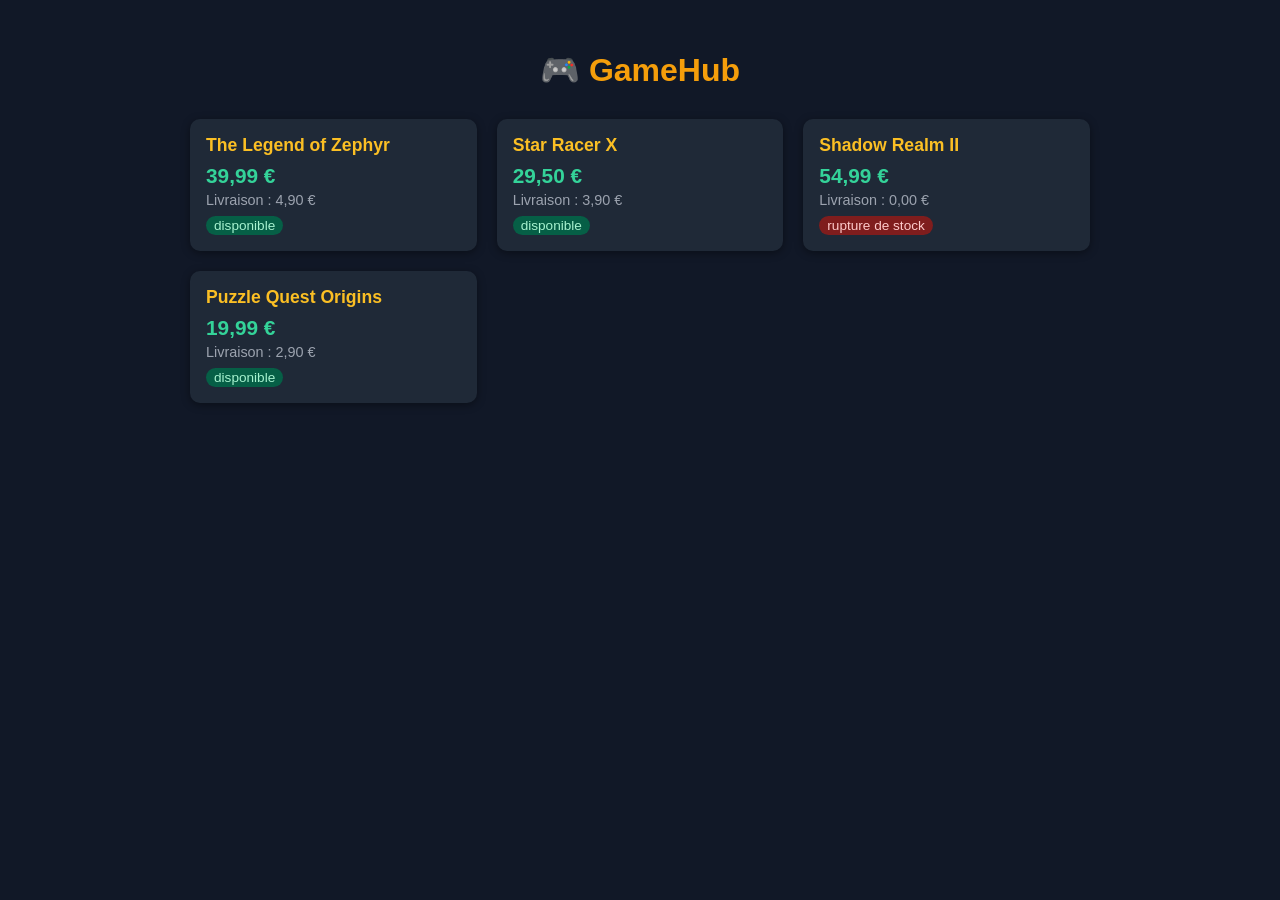
==== boutiques/boutique_gamehub.html @ 91977731 "realisation de comapraison en local" ====
<!DOCTYPE html>
<html lang="fr">
<head>
<meta charset="UTF-8">
<title>GameHub</title>
<style>
  body { font-family: Arial, sans-serif; background: #111827; color: #f3f4f6; margin: 0; padding: 30px; }
  h1 { color: #f59e0b; text-align: center; }
  .grille { display: grid; grid-template-columns: repeat(auto-fit, minmax(220px, 1fr)); gap: 20px; max-width: 900px; margin: 30px auto; }
  .jeu { background: #1f2937; border-radius: 10px; padding: 16px; box-shadow: 0 2px 8px rgba(0,0,0,0.4); }
  .titre-jeu { font-size: 1.1em; font-weight: bold; margin: 0 0 8px; color: #fbbf24; }
  .prix { font-size: 1.3em; font-weight: bold; color: #34d399; margin: 4px 0; }
  .frais-port { color: #9ca3af; font-size: 0.9em; margin: 2px 0; }
  .dispo { font-size: 0.85em; padding: 2px 8px; border-radius: 12px; display: inline-block; margin-top: 6px; }
  .dispo.oui { background: #065f46; color: #a7f3d0; }
  .dispo.non { background: #7f1d1d; color: #fecaca; }
</style>
</head>
<body>
  <h1>🎮 GameHub</h1>
  <div class="grille">

    <div class="jeu">
      <p class="titre-jeu">The Legend of Zephyr</p>
      <p class="prix">39,99 €</p>
      <p class="frais-port">Livraison : 4,90 €</p>
      <span class="dispo oui">disponible</span>
    </div>

    <div class="jeu">
      <p class="titre-jeu">Star Racer X</p>
      <p class="prix">29,50 €</p>
      <p class="frais-port">Livraison : 3,90 €</p>
      <span class="dispo oui">disponible</span>
    </div>

    <div class="jeu">
      <p class="titre-jeu">Shadow Realm II</p>
      <p class="prix">54,99 €</p>
      <p class="frais-port">Livraison : 0,00 €</p>
      <span class="dispo non">rupture de stock</span>
    </div>

    <div class="jeu">
      <p class="titre-jeu">Puzzle Quest Origins</p>
      <p class="prix">19,99 €</p>
      <p class="frais-port">Livraison : 2,90 €</p>
      <span class="dispo oui">disponible</span>
    </div>

  </div>
</body>
</html>
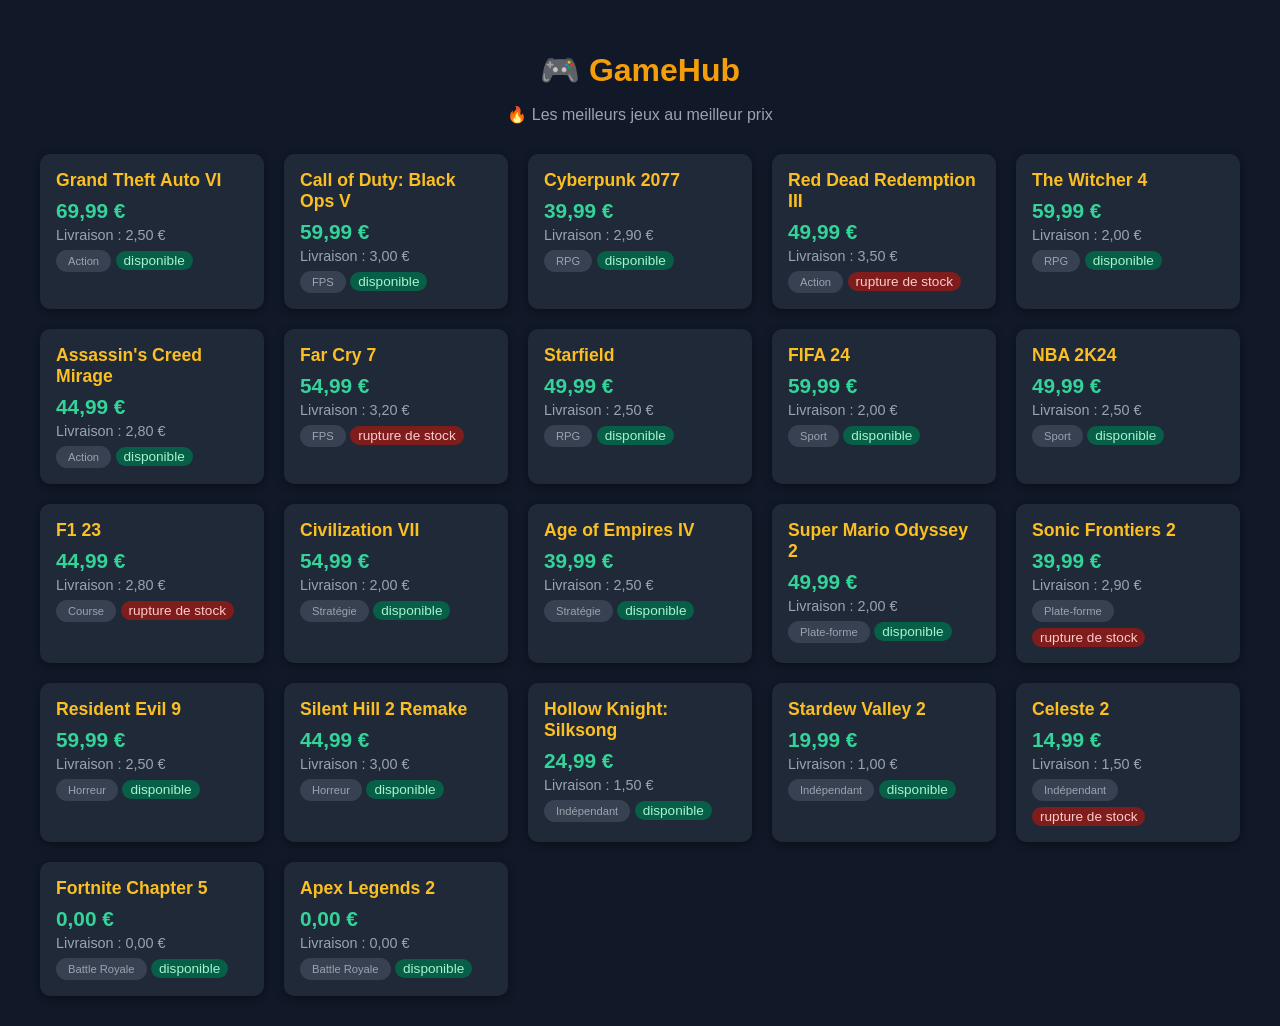
==== commit 7cd9786d: "Ajot de l'interface utilisateur" ====
--- a/boutiques/boutique_gamehub.html
+++ b/boutiques/boutique_gamehub.html
@@ -2,49 +2,208 @@
 <html lang="fr">
 <head>
 <meta charset="UTF-8">
-<title>GameHub</title>
+<title>GameHub - Jeux Vidéo</title>
 <style>
   body { font-family: Arial, sans-serif; background: #111827; color: #f3f4f6; margin: 0; padding: 30px; }
-  h1 { color: #f59e0b; text-align: center; }
-  .grille { display: grid; grid-template-columns: repeat(auto-fit, minmax(220px, 1fr)); gap: 20px; max-width: 900px; margin: 30px auto; }
-  .jeu { background: #1f2937; border-radius: 10px; padding: 16px; box-shadow: 0 2px 8px rgba(0,0,0,0.4); }
+  h1 { color: #f59e0b; text-align: center; margin-bottom: 10px; }
+  .sous-titre { text-align: center; color: #9ca3af; margin-bottom: 30px; }
+  .grille { display: grid; grid-template-columns: repeat(auto-fit, minmax(220px, 1fr)); gap: 20px; max-width: 1200px; margin: 0 auto; }
+  .jeu { background: #1f2937; border-radius: 10px; padding: 16px; box-shadow: 0 2px 8px rgba(0,0,0,0.4); transition: transform 0.2s; }
+  .jeu:hover { transform: translateY(-5px); box-shadow: 0 4px 16px rgba(245,158,11,0.2); }
   .titre-jeu { font-size: 1.1em; font-weight: bold; margin: 0 0 8px; color: #fbbf24; }
   .prix { font-size: 1.3em; font-weight: bold; color: #34d399; margin: 4px 0; }
   .frais-port { color: #9ca3af; font-size: 0.9em; margin: 2px 0; }
   .dispo { font-size: 0.85em; padding: 2px 8px; border-radius: 12px; display: inline-block; margin-top: 6px; }
   .dispo.oui { background: #065f46; color: #a7f3d0; }
   .dispo.non { background: #7f1d1d; color: #fecaca; }
+  .categorie { background: #374151; padding: 5px 12px; border-radius: 15px; font-size: 0.7em; display: inline-block; margin-top: 5px; color: #9ca3af; }
 </style>
 </head>
 <body>
   <h1>🎮 GameHub</h1>
+  <p class="sous-titre">🔥 Les meilleurs jeux au meilleur prix</p>
   <div class="grille">
 
-    <div class="jeu">
-      <p class="titre-jeu">The Legend of Zephyr</p>
+    <!-- ===== JEUX D'ACTION ===== -->
+    <div class="jeu">
+      <p class="titre-jeu">Grand Theft Auto VI</p>
+      <p class="prix">69,99 €</p>
+      <p class="frais-port">Livraison : 2,50 €</p>
+      <span class="categorie">Action</span>
+      <span class="dispo oui">disponible</span>
+    </div>
+
+    <div class="jeu">
+      <p class="titre-jeu">Call of Duty: Black Ops V</p>
+      <p class="prix">59,99 €</p>
+      <p class="frais-port">Livraison : 3,00 €</p>
+      <span class="categorie">FPS</span>
+      <span class="dispo oui">disponible</span>
+    </div>
+
+    <div class="jeu">
+      <p class="titre-jeu">Cyberpunk 2077</p>
       <p class="prix">39,99 €</p>
-      <p class="frais-port">Livraison : 4,90 €</p>
-      <span class="dispo oui">disponible</span>
-    </div>
-
-    <div class="jeu">
-      <p class="titre-jeu">Star Racer X</p>
-      <p class="prix">29,50 €</p>
-      <p class="frais-port">Livraison : 3,90 €</p>
-      <span class="dispo oui">disponible</span>
-    </div>
-
-    <div class="jeu">
-      <p class="titre-jeu">Shadow Realm II</p>
+      <p class="frais-port">Livraison : 2,90 €</p>
+      <span class="categorie">RPG</span>
+      <span class="dispo oui">disponible</span>
+    </div>
+
+    <div class="jeu">
+      <p class="titre-jeu">Red Dead Redemption III</p>
+      <p class="prix">49,99 €</p>
+      <p class="frais-port">Livraison : 3,50 €</p>
+      <span class="categorie">Action</span>
+      <span class="dispo non">rupture de stock</span>
+    </div>
+
+    <div class="jeu">
+      <p class="titre-jeu">The Witcher 4</p>
+      <p class="prix">59,99 €</p>
+      <p class="frais-port">Livraison : 2,00 €</p>
+      <span class="categorie">RPG</span>
+      <span class="dispo oui">disponible</span>
+    </div>
+
+    <div class="jeu">
+      <p class="titre-jeu">Assassin's Creed Mirage</p>
+      <p class="prix">44,99 €</p>
+      <p class="frais-port">Livraison : 2,80 €</p>
+      <span class="categorie">Action</span>
+      <span class="dispo oui">disponible</span>
+    </div>
+
+    <div class="jeu">
+      <p class="titre-jeu">Far Cry 7</p>
       <p class="prix">54,99 €</p>
+      <p class="frais-port">Livraison : 3,20 €</p>
+      <span class="categorie">FPS</span>
+      <span class="dispo non">rupture de stock</span>
+    </div>
+
+    <div class="jeu">
+      <p class="titre-jeu">Starfield</p>
+      <p class="prix">49,99 €</p>
+      <p class="frais-port">Livraison : 2,50 €</p>
+      <span class="categorie">RPG</span>
+      <span class="dispo oui">disponible</span>
+    </div>
+
+    <!-- ===== JEUX DE SPORT ===== -->
+    <div class="jeu">
+      <p class="titre-jeu">FIFA 24</p>
+      <p class="prix">59,99 €</p>
+      <p class="frais-port">Livraison : 2,00 €</p>
+      <span class="categorie">Sport</span>
+      <span class="dispo oui">disponible</span>
+    </div>
+
+    <div class="jeu">
+      <p class="titre-jeu">NBA 2K24</p>
+      <p class="prix">49,99 €</p>
+      <p class="frais-port">Livraison : 2,50 €</p>
+      <span class="categorie">Sport</span>
+      <span class="dispo oui">disponible</span>
+    </div>
+
+    <div class="jeu">
+      <p class="titre-jeu">F1 23</p>
+      <p class="prix">44,99 €</p>
+      <p class="frais-port">Livraison : 2,80 €</p>
+      <span class="categorie">Course</span>
+      <span class="dispo non">rupture de stock</span>
+    </div>
+
+    <!-- ===== JEUX DE STRATÉGIE ===== -->
+    <div class="jeu">
+      <p class="titre-jeu">Civilization VII</p>
+      <p class="prix">54,99 €</p>
+      <p class="frais-port">Livraison : 2,00 €</p>
+      <span class="categorie">Stratégie</span>
+      <span class="dispo oui">disponible</span>
+    </div>
+
+    <div class="jeu">
+      <p class="titre-jeu">Age of Empires IV</p>
+      <p class="prix">39,99 €</p>
+      <p class="frais-port">Livraison : 2,50 €</p>
+      <span class="categorie">Stratégie</span>
+      <span class="dispo oui">disponible</span>
+    </div>
+
+    <!-- ===== JEUX DE PLATE-FORME ===== -->
+    <div class="jeu">
+      <p class="titre-jeu">Super Mario Odyssey 2</p>
+      <p class="prix">49,99 €</p>
+      <p class="frais-port">Livraison : 2,00 €</p>
+      <span class="categorie">Plate-forme</span>
+      <span class="dispo oui">disponible</span>
+    </div>
+
+    <div class="jeu">
+      <p class="titre-jeu">Sonic Frontiers 2</p>
+      <p class="prix">39,99 €</p>
+      <p class="frais-port">Livraison : 2,90 €</p>
+      <span class="categorie">Plate-forme</span>
+      <span class="dispo non">rupture de stock</span>
+    </div>
+
+    <!-- ===== JEUX D'HORREUR ===== -->
+    <div class="jeu">
+      <p class="titre-jeu">Resident Evil 9</p>
+      <p class="prix">59,99 €</p>
+      <p class="frais-port">Livraison : 2,50 €</p>
+      <span class="categorie">Horreur</span>
+      <span class="dispo oui">disponible</span>
+    </div>
+
+    <div class="jeu">
+      <p class="titre-jeu">Silent Hill 2 Remake</p>
+      <p class="prix">44,99 €</p>
+      <p class="frais-port">Livraison : 3,00 €</p>
+      <span class="categorie">Horreur</span>
+      <span class="dispo oui">disponible</span>
+    </div>
+
+    <!-- ===== JEUX INDÉPENDANTS ===== -->
+    <div class="jeu">
+      <p class="titre-jeu">Hollow Knight: Silksong</p>
+      <p class="prix">24,99 €</p>
+      <p class="frais-port">Livraison : 1,50 €</p>
+      <span class="categorie">Indépendant</span>
+      <span class="dispo oui">disponible</span>
+    </div>
+
+    <div class="jeu">
+      <p class="titre-jeu">Stardew Valley 2</p>
+      <p class="prix">19,99 €</p>
+      <p class="frais-port">Livraison : 1,00 €</p>
+      <span class="categorie">Indépendant</span>
+      <span class="dispo oui">disponible</span>
+    </div>
+
+    <div class="jeu">
+      <p class="titre-jeu">Celeste 2</p>
+      <p class="prix">14,99 €</p>
+      <p class="frais-port">Livraison : 1,50 €</p>
+      <span class="categorie">Indépendant</span>
+      <span class="dispo non">rupture de stock</span>
+    </div>
+
+    <!-- ===== JEUX DE BATAILLE ROYALE ===== -->
+    <div class="jeu">
+      <p class="titre-jeu">Fortnite Chapter 5</p>
+      <p class="prix">0,00 €</p>
       <p class="frais-port">Livraison : 0,00 €</p>
-      <span class="dispo non">rupture de stock</span>
-    </div>
-
-    <div class="jeu">
-      <p class="titre-jeu">Puzzle Quest Origins</p>
-      <p class="prix">19,99 €</p>
-      <p class="frais-port">Livraison : 2,90 €</p>
+      <span class="categorie">Battle Royale</span>
+      <span class="dispo oui">disponible</span>
+    </div>
+
+    <div class="jeu">
+      <p class="titre-jeu">Apex Legends 2</p>
+      <p class="prix">0,00 €</p>
+      <p class="frais-port">Livraison : 0,00 €</p>
+      <span class="categorie">Battle Royale</span>
       <span class="dispo oui">disponible</span>
     </div>
 
